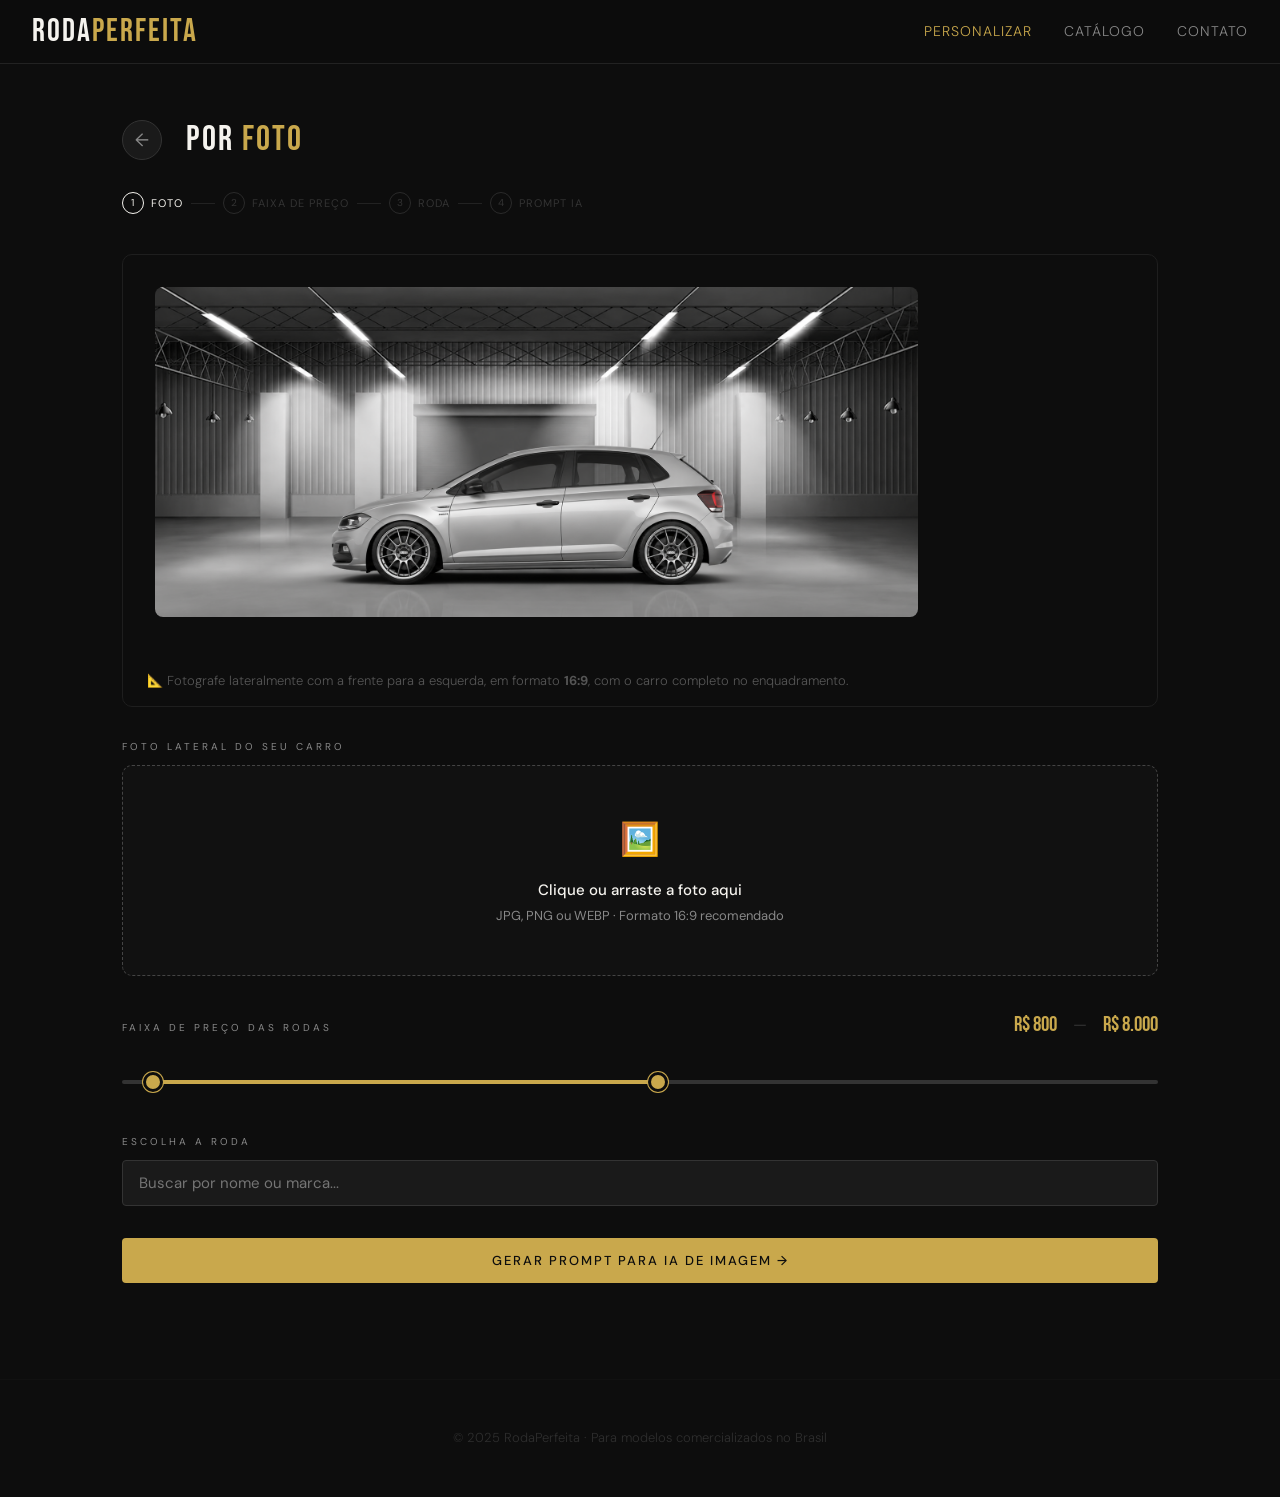
==== foto.html @ 0fcb3c1a "start" ====
<!DOCTYPE html>
<html lang="pt-BR">
<head>
  <meta charset="UTF-8">
  <meta name="viewport" content="width=device-width, initial-scale=1.0">
  <title>Por Foto — RodaPerfeita</title>
  <link rel="preconnect" href="https://fonts.googleapis.com">
  <link rel="preconnect" href="https://fonts.gstatic.com" crossorigin>
  <link href="https://fonts.googleapis.com/css2?family=Bebas+Neue&family=DM+Sans:ital,opsz,wght@0,9..40,300;0,9..40,400;0,9..40,500;1,9..40,300&display=swap" rel="stylesheet">
  <link rel="stylesheet" href="style.css">
</head>
<body>

<nav>
  <a class="logo" href="index.html">RODA<span>PERFEITA</span></a>
  <div class="nav-links">
    <a href="index.html#escolher" class="active">Personalizar</a>
    <a href="#">Catálogo</a>
    <a href="#">Contato</a>
  </div>
</nav>

<div class="page-header">
  <a class="back-btn" href="index.html#escolher">←</a>
  <h1>Por <span>Foto</span></h1>
</div>

<div class="section" style="padding-top:0;">

  <!-- STEPS -->
  <div class="steps">
    <div class="step active"><span class="step-num">1</span><span>Foto</span></div>
    <div class="step-divider"></div>
    <div class="step"><span class="step-num">2</span><span>Faixa de preço</span></div>
    <div class="step-divider"></div>
    <div class="step"><span class="step-num">3</span><span>Roda</span></div>
    <div class="step-divider"></div>
    <div class="step"><span class="step-num">4</span><span>Prompt IA</span></div>
  </div>

  <!-- VIDEO GUIDE -->
  <div class="video-guide">
    <video class="videotutorial"
      autoplay muted loop
      poster="video/thumb_tutorial.png">
      <source src="video/tutorial.mp4" type="video/mp4">
    </video>
    <div class="video-caption">
      📐 Fotografe lateralmente com a frente para a esquerda, em formato <strong>16:9</strong>, com o carro completo no enquadramento.
    </div>
  </div>

  <!-- UPLOAD -->
  <div class="field-group">
    <label class="field-label">Foto lateral do seu carro</label>
    <div class="upload-zone">
      <input type="file" accept="image/*" id="foto-input" onchange="handleFotoUpload(this)">
      <span style="font-size:2rem;display:block;margin-bottom:0.8rem;" id="upload-icon">🖼️</span>
      <div style="font-size:15px;font-weight:500;" id="upload-title">Clique ou arraste a foto aqui</div>
      <div style="font-size:13px;color:var(--gray-mid);margin-top:4px;" id="upload-hint">JPG, PNG ou WEBP · Formato 16:9 recomendado</div>
      <img id="upload-preview" class="upload-preview" alt="">
    </div>
  </div>

  <!-- PRICE SLIDER -->
  <div class="slider-wrap">
    <div class="slider-header">
      <label class="field-label">Faixa de preço das rodas</label>
      <div class="slider-values">
        <span class="slider-val" id="price-min">R$ 800</span>
        <span style="color:#333;align-self:center;">—</span>
        <span class="slider-val" id="price-max">R$ 8.000</span>
      </div>
    </div>
    <div class="dual-range">
      <div class="range-track"></div>
      <div class="range-fill" id="range-fill"></div>
      <input type="range" id="range-min" min="500" max="15000" step="100" value="800"
             oninput="updateDualRange('range-min','range-max','price-min','price-max','range-fill')">
      <input type="range" id="range-max" min="500" max="15000" step="100" value="8000"
             oninput="updateDualRange('range-min','range-max','price-min','price-max','range-fill')">
    </div>
  </div>

  <!-- WHEEL PICKER -->
  <div class="field-group">
    <label class="field-label">Escolha a roda</label>
    <input type="text" class="wheel-search-input" id="wheel-search"
           placeholder="Buscar por nome ou marca..."
           oninput="renderWheelList('range-min','range-max','wheel-search','wheel-list')"
           onfocus="openWheelList('range-min','range-max','wheel-search','wheel-list')"
           onblur="closeWheelListDelay('wheel-list')">
    <div class="wheel-list" id="wheel-list"></div>
  </div>

  <button class="btn-primary" onclick="generateFotoResult()" style="width:100%;margin-top:0.5rem;">
    Gerar prompt para IA de imagem →
  </button>

  <!-- RESULT -->
  <div class="result-section" id="foto-result" style="display:none;">
    <div class="result-header">
      <div class="result-car-name">Seu carro personalizado</div>
      <div class="result-wheel-name" id="result-wheel">—</div>
    </div>
    <div class="result-body">
      <label class="field-label" style="margin-bottom:0.6rem;">Prompt para IA de imagem (inglês)</label>
      <div class="result-prompt" id="foto-prompt-text"></div>
      <div style="display:flex;gap:1rem;flex-wrap:wrap;">
        <button class="copy-btn" onclick="copyEl('foto-prompt-text')">Copiar prompt</button>
      </div>
      <div class="alert" style="margin-top:1rem;">
        💡 Cole este prompt no Midjourney, DALL-E 3 ou Stable Diffusion para gerar a imagem.
      </div>
    </div>
  </div>

</div>

<div class="toast" id="toast"></div>
<footer><p>© 2025 RodaPerfeita · Para modelos comercializados no Brasil</p></footer>

<script src="app.js"></script>
<script>
  // Init slider
  updateDualRange('range-min', 'range-max', 'price-min', 'price-max', 'range-fill');

  // Upload handler
  function handleFotoUpload(input) {
    const file = input.files[0];
    if (!file) return;
    const reader = new FileReader();
    reader.onload = e => {
      const p = document.getElementById('upload-preview');
      p.src = e.target.result;
      p.style.display = 'block';
      document.getElementById('upload-icon').textContent = '✅';
      document.getElementById('upload-title').textContent = file.name;
      document.getElementById('upload-hint').textContent = 'Foto carregada com sucesso';
    };
    reader.readAsDataURL(file);
  }

  // Generate result
  function generateFotoResult() {
    const preview = document.getElementById('upload-preview');
    if (!preview.src || preview.style.display === 'none') {
      showToast('⚠️ Faça upload da foto do seu carro');
      return;
    }
    if (!selectedWheel) {
      showToast('⚠️ Selecione uma roda');
      return;
    }
    const w = selectedWheel;
    const prompt =
      `Side view of the car shown in the uploaded photo, facing left. ` +
      `Replace the original wheels with ${w.name} ${w.size} aftermarket rims. ` +
      `Industrial showroom garage background with dramatic overhead spotlights and reflective concrete floor. ` +
      `Maintain the exact car model, color, year and condition from the photo. ` +
      `Photorealistic, 8K resolution, professional automotive photography, rim-level camera angle, studio lighting with sharp rim detail.`;

    document.getElementById('foto-prompt-text').textContent = prompt;
    document.getElementById('result-wheel').textContent =
      `${w.name} · ${w.size} · R$ ${w.price.toLocaleString('pt-BR')}`;

    const result = document.getElementById('foto-result');
    result.style.display = 'block';
    result.scrollIntoView({ behavior: 'smooth' });
    showToast('✅ Prompt gerado!');
  }
</script>
</body>
</html>
---- style.css ----
*, *::before, *::after { box-sizing: border-box; margin: 0; padding: 0; }

:root {
  --black: #0d0d0d;
  --white: #f5f3ee;
  --gold: #c9a84c;
  --gold-light: #e8d08a;
  --gold-dark: #8a6a1e;
  --gray-mid: #888;
  --font-display: 'Bebas Neue', sans-serif;
  --font-body: 'DM Sans', sans-serif;
  --radius: 4px;
  --radius-lg: 10px;
  --transition: 0.2s ease;
}

body {
  background: var(--black);
  color: var(--white);
  font-family: var(--font-body);
  font-size: 16px;
  line-height: 1.6;
  min-height: 100vh;
  overflow-x: hidden;
}

/* ── NAV ── */
nav {
  position: sticky;
  top: 0;
  z-index: 100;
  background: rgba(13,13,13,0.95);
  backdrop-filter: blur(12px);
  border-bottom: 1px solid #222;
  display: flex;
  align-items: center;
  justify-content: space-between;
  padding: 0 2rem;
  height: 64px;
}
.logo {
  font-family: var(--font-display);
  font-size: 2rem;
  letter-spacing: 2px;
  color: var(--white);
  text-decoration: none;
}
.logo span { color: var(--gold); }
.nav-links { display: flex; gap: 2rem; }
.nav-links a {
  color: var(--gray-mid);
  text-decoration: none;
  font-size: 14px;
  font-weight: 300;
  letter-spacing: 1px;
  text-transform: uppercase;
  transition: color var(--transition);
}
.nav-links a:hover { color: var(--white); }
.nav-links a.active { color: var(--gold); }

/* ── HERO ── */
.hero {
  position: relative;
  height: 92vh;
  display: flex;
  align-items: flex-end;
  overflow: hidden;
  background: #070707;
}
.hero-bg {
  position: absolute;
  inset: 0;

}
.hero-wheel {
  position: absolute;
  right: -5vw;
  top: 50%;
  transform: translateY(-50%);
  width: 55vw;
  max-width: 800px;
  opacity: 0.18;
}
.hero-content {
  position: relative;
  padding: 0 6vw 8vh;
  max-width: 680px;
}
.hero-label {
  font-size: 11px;
  letter-spacing: 4px;
  text-transform: uppercase;
  color: var(--gold);
  margin-bottom: 1.5rem;
  display: flex;
  align-items: center;
  gap: 12px;
}
.hero-label::before {
  content: '';
  display: block;
  width: 32px;
  height: 1px;
  background: var(--gold);
}
.hero-title {
  font-family: var(--font-display);
  font-size: clamp(3.5rem, 5vw, 7rem);
  line-height: 0.95;
  letter-spacing: 2px;
  color: var(--white);
  margin-bottom: 2rem;
}

.imagem_fundo {
    position: absolute;
    top: 0;
    left: 0;
    z-index: 0; 
    width: 100%;
    filter: brightness(0.2);
}

/*ICONES HOMEPAGE*/
.iconeporfoto, .iconepormodelo {
  width: 7rem;
}

/*VIDEO TUTORIAL*/
.videotutorial{
  width: 80%;
  border-radius: 40px;
  padding: 2rem;
}

.hero-title .accent { color: var(--gold); }
.hero-sub {
  font-size: 16px;
  font-weight: 300;
  color: var(--gray-mid);
  max-width: 440px;
  margin-bottom: 3rem;
  line-height: 1.7;
}
.hero-ctas { display: flex; gap: 1rem; flex-wrap: wrap; }

/* ── BUTTONS ── */
.btn-primary {
  background: var(--gold);
  color: var(--black);
  border: none;
  padding: 14px 32px;
  font-family: var(--font-body);
  font-size: 13px;
  font-weight: 500;
  letter-spacing: 2px;
  text-transform: uppercase;
  cursor: pointer;
  transition: background var(--transition), transform var(--transition);
  border-radius: var(--radius);
  text-decoration: none;
  display: inline-block;
}
.btn-primary:hover { background: var(--gold-light); transform: translateY(-1px); }
.btn-primary:active { transform: translateY(0); }
.btn-secondary {
  background: transparent;
  color: var(--white);
  border: 1px solid #444;
  padding: 14px 32px;
  font-family: var(--font-body);
  font-size: 13px;
  font-weight: 400;
  letter-spacing: 2px;
  text-transform: uppercase;
  cursor: pointer;
  transition: border-color var(--transition), color var(--transition);
  border-radius: var(--radius);
  text-decoration: none;
  display: inline-block;
}
.btn-secondary:hover { border-color: var(--gold); color: var(--gold); }

/* ── LAYOUT ── */
.section { max-width: 1100px; margin: 0 auto; padding: 4rem 2rem 6rem; }
.row-2 { display: grid; grid-template-columns: 1fr 1fr; gap: 1.5rem; }
@media (max-width: 640px) { .row-2 { grid-template-columns: 1fr; } }
.field-group { margin-bottom: 1.5rem; }

/* ── PAGE HEADER ── */
.page-header {
  padding: 3rem 2rem 1.5rem;
  max-width: 1100px;
  margin: 0 auto;
  display: flex;
  align-items: center;
  gap: 1.5rem;
}
.back-btn {
  background: #1a1a1a;
  border: 1px solid #333;
  color: var(--gray-mid);
  width: 40px;
  height: 40px;
  border-radius: 50%;
  cursor: pointer;
  font-size: 18px;
  display: flex;
  align-items: center;
  justify-content: center;
  transition: all var(--transition);
  flex-shrink: 0;
  text-decoration: none;
}
.back-btn:hover { border-color: var(--gold); color: var(--gold); }
.page-header h1 {
  font-family: var(--font-display);
  font-size: 2.2rem;
  letter-spacing: 2px;
  font-weight: 400;
}
.page-header span { color: var(--gold); }

/* ── CHOICE CARDS ── */
.choice-grid {
  display: grid;
  grid-template-columns: 1fr 1fr;
  gap: 2px;
  background: #111;
  border: 1px solid #222;
  border-radius: var(--radius-lg);
  overflow: hidden;
  margin-top: 3rem;
}
@media (max-width: 640px) { .choice-grid { grid-template-columns: 1fr; } }
.choice-card {
  background: #111;
  padding: 3.5rem 2.5rem;
  cursor: pointer;
  transition: background var(--transition);
  position: relative;
  overflow: hidden;
  border: none;
  text-align: left;
  color: var(--white);
  width: 100%;
  text-decoration: none;
  display: block;
}
.choice-card:hover { background: #181818; }
.choice-card::after {
  content: '';
  position: absolute;
  bottom: 0; left: 0; right: 0;
  height: 2px;
  background: var(--gold);
  transform: scaleX(0);
  transition: transform 0.3s;
}
.choice-card:hover::after { transform: scaleX(1); }
.choice-num {
  font-family: var(--font-display);
  font-size: 5rem;
  color: #1e1e1e;
  position: absolute;
  top: 1rem; right: 2rem;
  line-height: 1;
  pointer-events: none;
}
.choice-icon { font-size: 2.5rem; margin-bottom: 1.2rem; display: block; }
.choice-title {
  font-family: var(--font-display);
  font-size: 2rem;
  letter-spacing: 2px;
  margin-bottom: 0.8rem;
  color: var(--white);
}
.choice-desc { font-size: 14px; font-weight: 300; color: var(--gray-mid); line-height: 1.7; max-width: 280px; }
.choice-arrow {
  display: inline-flex;
  align-items: center;
  gap: 8px;
  margin-top: 1.5rem;
  font-size: 11px;
  letter-spacing: 2px;
  text-transform: uppercase;
  color: var(--gold);
  font-weight: 500;
}
.choice-arrow::after { content: '→'; transition: transform 0.2s; }
.choice-card:hover .choice-arrow::after { transform: translateX(4px); }

/* ── FORM ELEMENTS ── */
label.field-label {
  display: block;
  font-size: 10px;
  letter-spacing: 3px;
  text-transform: uppercase;
  color: var(--gray-mid);
  margin-bottom: 10px;
}
select, input[type="text"] {
  width: 100%;
  background: #1a1a1a;
  border: 1px solid #333;
  color: var(--white);
  padding: 12px 16px;
  font-family: var(--font-body);
  font-size: 15px;
  border-radius: var(--radius);
  outline: none;
  transition: border-color var(--transition);
  appearance: none;
  -webkit-appearance: none;
}
select { cursor: pointer; }
select:focus, input[type="text"]:focus,
select:hover, input[type="text"]:hover { border-color: var(--gold); }
.select-wrapper { position: relative; }
.select-wrapper::after {
  content: '▾';
  position: absolute;
  right: 14px;
  top: 50%;
  transform: translateY(-50%);
  color: var(--gold);
  pointer-events: none;
  font-size: 12px;
}

/* ── DUAL RANGE SLIDER ── */
.slider-wrap { margin: 2rem 0; }
.slider-header { display: flex; justify-content: space-between; align-items: baseline; margin-bottom: 1rem; }
.slider-values { display: flex; gap: 1rem; }
.slider-val { font-family: var(--font-display); font-size: 1.3rem; color: var(--gold); }
.dual-range { position: relative; height: 40px; display: flex; align-items: center; }
.dual-range input[type="range"] {
  position: absolute;
  width: 100%;
  height: 4px;
  background: transparent;
  pointer-events: none;
  -webkit-appearance: none;
  appearance: none;
  padding: 0;
  border: none;
  outline: none;
}
.dual-range input[type="range"]::-webkit-slider-thumb {
  -webkit-appearance: none;
  width: 20px;
  height: 20px;
  background: var(--gold);
  border-radius: 50%;
  cursor: pointer;
  pointer-events: all;
  border: 3px solid var(--black);
  box-shadow: 0 0 0 1px var(--gold);
}
.range-track { position: absolute; width: 100%; height: 4px; background: #333; border-radius: 2px; pointer-events: none; }
.range-fill { position: absolute; height: 4px; background: var(--gold); border-radius: 2px; pointer-events: none; }

/* ── WHEEL DROPDOWN ── */
.wheel-search-input {
  width: 100%;
  background: #1a1a1a;
  border: 1px solid #333;
  color: var(--white);
  padding: 12px 16px;
  font-family: var(--font-body);
  font-size: 15px;
  border-radius: var(--radius) var(--radius) 0 0;
  outline: none;
  transition: border-color var(--transition);
}
.wheel-search-input:focus { border-color: var(--gold); }
.wheel-list {
  background: #1a1a1a;
  border: 1px solid #333;
  border-top: none;
  border-radius: 0 0 var(--radius) var(--radius);
  max-height: 260px;
  overflow-y: auto;
  display: none;
}
.wheel-list.open { display: block; }
.wheel-list::-webkit-scrollbar { width: 4px; }
.wheel-list::-webkit-scrollbar-thumb { background: var(--gold-dark); border-radius: 2px; }
.wheel-item {
  display: flex;
  align-items: center;
  gap: 14px;
  padding: 10px 14px;
  cursor: pointer;
  border-bottom: 1px solid #222;
  transition: background var(--transition);
}
.wheel-item:hover { background: #222; }
.wheel-item.selected { background: #252014; border-left: 2px solid var(--gold); }
.wheel-thumb {
  width: 48px;
  height: 48px;
  border-radius: 50%;
  background: #252525;
  display: flex;
  align-items: center;
  justify-content: center;
  flex-shrink: 0;
}
.wheel-thumb svg { width: 38px; height: 38px; }
.wheel-info { flex: 1; }
.wheel-name { font-size: 14px; font-weight: 500; }
.wheel-price { font-size: 12px; color: var(--gold); font-weight: 300; }
.wheel-badge {
  font-size: 10px;
  letter-spacing: 1px;
  text-transform: uppercase;
  background: #2a2a2a;
  color: var(--gray-mid);
  padding: 3px 8px;
  border-radius: 2px;
  white-space: nowrap;
}

/* ── UPLOAD ── */
.upload-zone {
  border: 1.5px dashed #444;
  border-radius: var(--radius-lg);
  padding: 3rem 2rem;
  text-align: center;
  cursor: pointer;
  transition: all var(--transition);
  background: #111;
  position: relative;
  overflow: hidden;
}
.upload-zone:hover { border-color: var(--gold); background: #141208; }
.upload-zone input[type="file"] {
  position: absolute;
  inset: 0;
  opacity: 0;
  cursor: pointer;
  width: 100%;
  height: 100%;
  padding: 0;
  border: none;
  font-size: 0;
}
.upload-preview {
  width: 100%;
  max-height: 260px;
  object-fit: cover;
  border-radius: var(--radius);
  margin-top: 1rem;
  display: none;
}

/* ── AI PREVIEW BOX ── */
.car-preview-wrap {
  position: relative;
  border-radius: var(--radius-lg);
  overflow: hidden;
  min-height: 300px;
  border: 1px solid #1e1e1e;
  background: #060606;
  display: flex;
  align-items: center;
  justify-content: center;
}
.garage-bg-svg { position: absolute; inset: 0; width: 100%; height: 100%; }
.ai-preview-box {
  position: relative;
  z-index: 1;
  width: 100%;
  min-height: 300px;
  display: flex;
  flex-direction: column;
  align-items: center;
  justify-content: center;
  padding: 2rem;
  text-align: center;
}
.ai-empty { color: #2e2e2e; }
.ai-empty-icon { font-size: 3rem; display: block; margin-bottom: 1rem; filter: grayscale(1); opacity: 0.4; }
.ai-empty-title { font-size: 12px; letter-spacing: 3px; text-transform: uppercase; color: #2e2e2e; }
.ai-empty-sub { font-size: 12px; color: #222; margin-top: 6px; }
.ai-loading { display: flex; flex-direction: column; align-items: center; gap: 1.5rem; }
.spinner { width: 44px; height: 44px; border: 2px solid #1e1e1e; border-top-color: var(--gold); border-radius: 50%; animation: spin 0.7s linear infinite; }
@keyframes spin { to { transform: rotate(360deg); } }
.ai-loading-label { font-size: 11px; letter-spacing: 3px; text-transform: uppercase; color: var(--gray-mid); animation: pulse 1.6s ease infinite; }
.ai-loading-sub { font-size: 12px; color: #444; font-weight: 300; margin-top: 4px; }
@keyframes pulse { 0%,100%{opacity:1} 50%{opacity:0.3} }
.ai-result-card { width: 100%; background: rgba(8,8,8,0.92); animation: fadeUp 0.5s ease; }
@keyframes fadeUp { from{opacity:0;transform:translateY(12px)} to{opacity:1;transform:translateY(0)} }
.ai-card-header { padding: 1.2rem 1.5rem; border-bottom: 1px solid #1a1a1a; display: flex; align-items: center; gap: 12px; }
.ai-badge { font-size: 10px; letter-spacing: 2px; text-transform: uppercase; background: rgba(201,168,76,0.1); color: var(--gold); border: 1px solid rgba(201,168,76,0.3); padding: 3px 10px; border-radius: 2px; }
.ai-card-title { font-family: var(--font-display); font-size: 1.4rem; letter-spacing: 1px; flex: 1; }
.ai-card-sub { font-size: 13px; color: var(--gray-mid); font-weight: 300; }
.ai-description { padding: 1.2rem 1.5rem; font-size: 14px; line-height: 1.85; color: #aaa; font-weight: 300; border-bottom: 1px solid #141414; }
.ai-description em { color: var(--gold); font-style: normal; }
.ai-specs { display: grid; grid-template-columns: repeat(4, 1fr); }
@media (max-width: 640px) { .ai-specs { grid-template-columns: 1fr 1fr; } }
.ai-spec { padding: 0.9rem 1.2rem; border-right: 1px solid #141414; border-bottom: 1px solid #141414; }
.ai-spec:last-child { border-right: none; }
.ai-spec-label { font-size: 10px; letter-spacing: 2px; text-transform: uppercase; color: #3a3a3a; margin-bottom: 5px; }
.ai-spec-value { font-size: 13px; color: #ccc; font-weight: 400; }
.ai-prompt-bar { padding: 1rem 1.5rem; background: #0a0a0a; border-top: 1px solid #141414; display: flex; align-items: flex-start; gap: 1rem; flex-wrap: wrap; }
.ai-prompt-text { font-size: 12px; color: #4a4a4a; font-family: 'Courier New', monospace; line-height: 1.5; flex: 1; min-width: 200px; }
.copy-btn { background: transparent; border: 1px solid #2a2a2a; color: #555; padding: 7px 14px; font-size: 10px; letter-spacing: 2px; text-transform: uppercase; cursor: pointer; border-radius: var(--radius); transition: all var(--transition); font-family: var(--font-body); white-space: nowrap; flex-shrink: 0; }
.copy-btn:hover { border-color: var(--gold); color: var(--gold); }
.wheel-note { padding: 0.75rem 1.5rem; background: #0d0d0d; border-top: 1px solid #141414; font-size: 12px; color: #2e2e2e; display: flex; align-items: center; gap: 8px; }
.wheel-note span { color: var(--gold); }

/* ── RESULT SECTION ── */
.result-section { background: #111; border: 1px solid #222; border-radius: var(--radius-lg); overflow: hidden; margin-top: 2.5rem; }
.result-header { padding: 1.5rem 2rem; border-bottom: 1px solid #1e1e1e; }
.result-car-name { font-family: var(--font-display); font-size: 1.5rem; letter-spacing: 1px; }
.result-wheel-name { font-size: 13px; color: var(--gold); font-weight: 300; margin-top: 3px; }
.result-body { padding: 1.2rem 2rem 1.5rem; }
.result-prompt { background: #0d0d0d; border: 1px solid #1e1e1e; border-radius: var(--radius); padding: 1rem 1.2rem; font-size: 13px; color: #666; line-height: 1.7; font-family: 'Courier New', monospace; white-space: pre-wrap; margin-bottom: 1rem; }
.alert { background: #111400; border: 1px solid rgba(201,168,76,0.25); border-radius: var(--radius); padding: 12px 16px; font-size: 13px; color: #8a7840; }

/* ── VIDEO GUIDE ── */
.video-guide { background: #0d0d0d; border: 1px solid #1e1e1e; border-radius: var(--radius-lg); overflow: hidden; margin-bottom: 2rem; }
.video-placeholder { height: 180px; background: #080808; display: flex; align-items: center; justify-content: center; position: relative; }
.video-play { width: 56px; height: 56px; border-radius: 50%; background: rgba(201,168,76,0.1); border: 1px solid var(--gold); display: flex; align-items: center; justify-content: center; cursor: pointer; transition: all 0.2s; }
.video-play:hover { background: rgba(201,168,76,0.2); }
.video-play-icon { width: 0; height: 0; border-top: 10px solid transparent; border-bottom: 10px solid transparent; border-left: 18px solid var(--gold); margin-left: 3px; }
.video-caption { padding: 0.9rem 1.5rem; font-size: 13px; color: #555; font-weight: 300; }

/* ── STEPS ── */
.steps { display: flex; align-items: center; gap: 8px; margin-bottom: 2.5rem; flex-wrap: wrap; }
.step { display: flex; align-items: center; gap: 7px; font-size: 11px; letter-spacing: 1px; text-transform: uppercase; color: #333; }
.step.active { color: var(--white); }
.step-num { width: 22px; height: 22px; border-radius: 50%; border: 1px solid #2a2a2a; display: flex; align-items: center; justify-content: center; font-size: 10px; flex-shrink: 0; }
.step.active .step-num { border-color: var(--white); }
.step-divider { width: 24px; height: 1px; background: #222; flex-shrink: 0; }

/* ── TOAST ── */
.toast { position: fixed; bottom: 2rem; right: 2rem; background: #1a1a1a; border: 1px solid var(--gold); border-radius: var(--radius); padding: 14px 20px; font-size: 14px; color: var(--white); z-index: 1000; transform: translateY(100px); opacity: 0; transition: all 0.3s; max-width: 320px; }
.toast.show { transform: translateY(0); opacity: 1; }

/* ── FOOTER ── */
footer { border-top: 1px solid #111; padding: 3rem 2rem; text-align: center; }
footer p { font-size: 13px; color: #2e2e2e; font-weight: 300; }
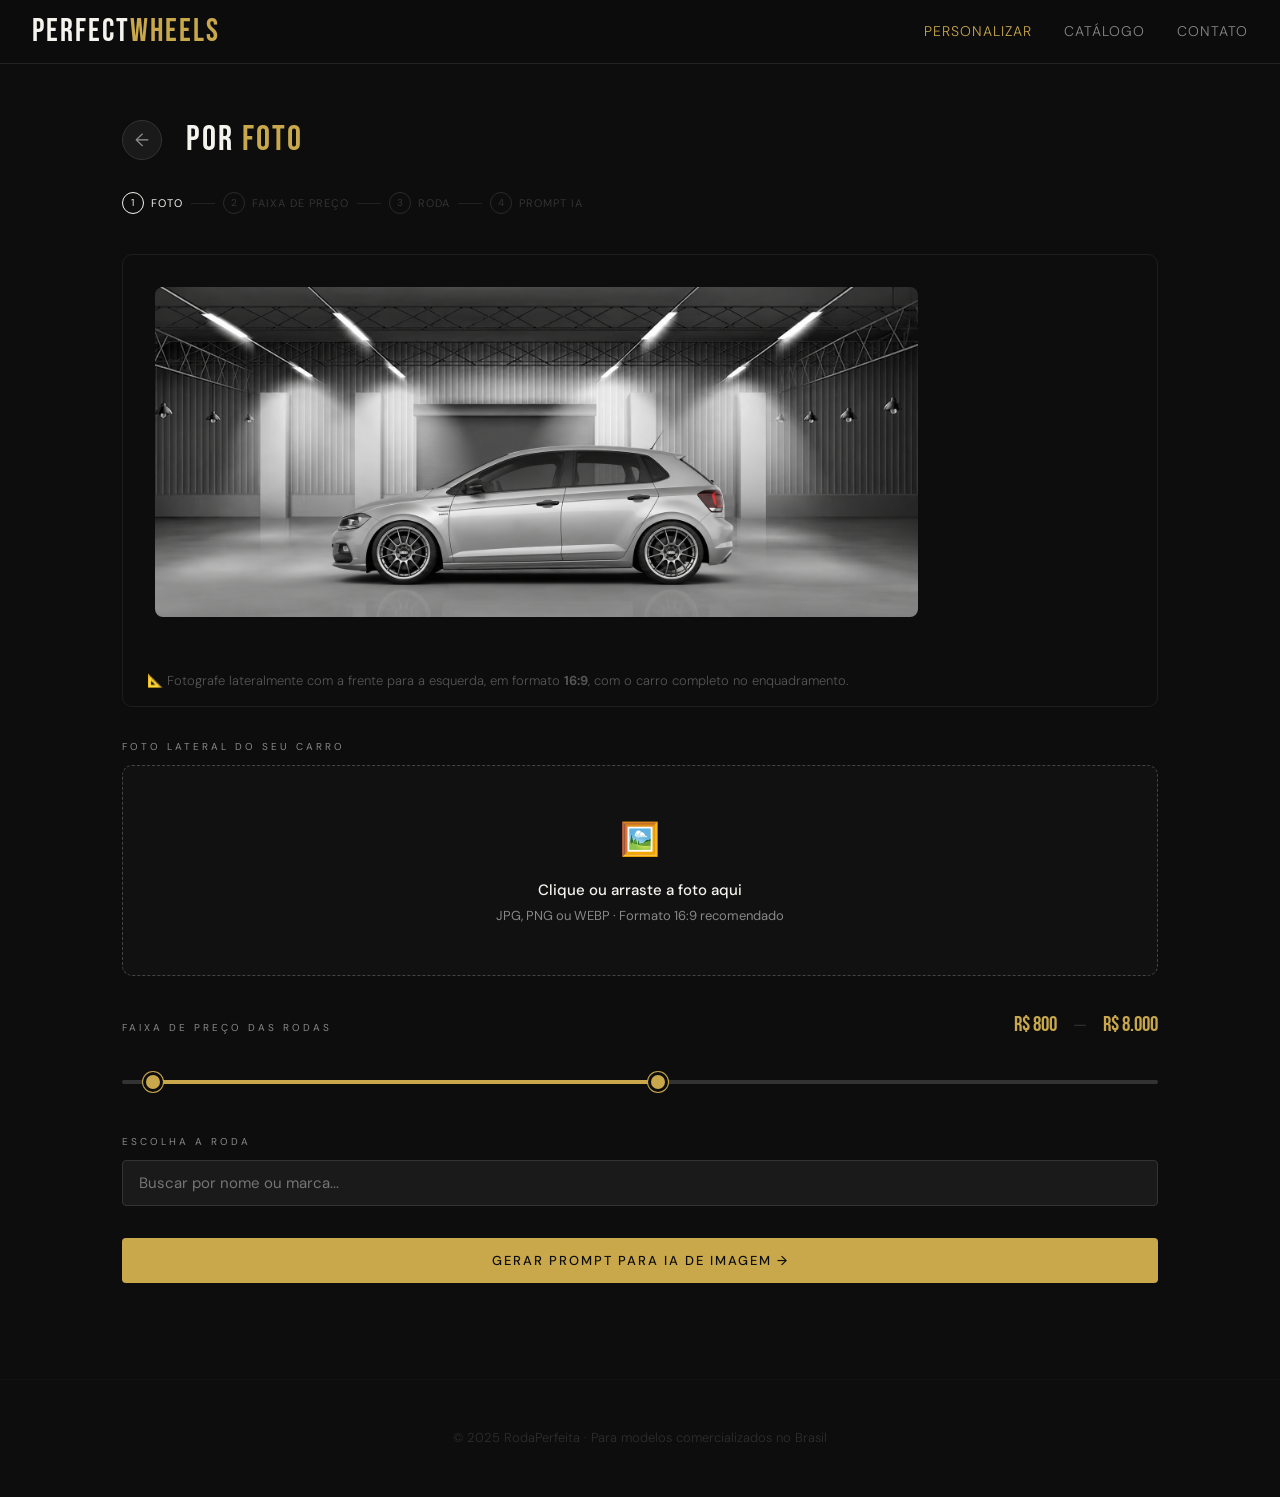
==== commit 4b23e450: "rename logo html foto" ====
--- a/foto.html
+++ b/foto.html
@@ -12,7 +12,7 @@
 <body>
 
 <nav>
-  <a class="logo" href="index.html">RODA<span>PERFEITA</span></a>
+  <a class="logo" href="index.html">Perfect<span>WHEELS</span></a>
   <div class="nav-links">
     <a href="index.html#escolher" class="active">Personalizar</a>
     <a href="#">Catálogo</a>
